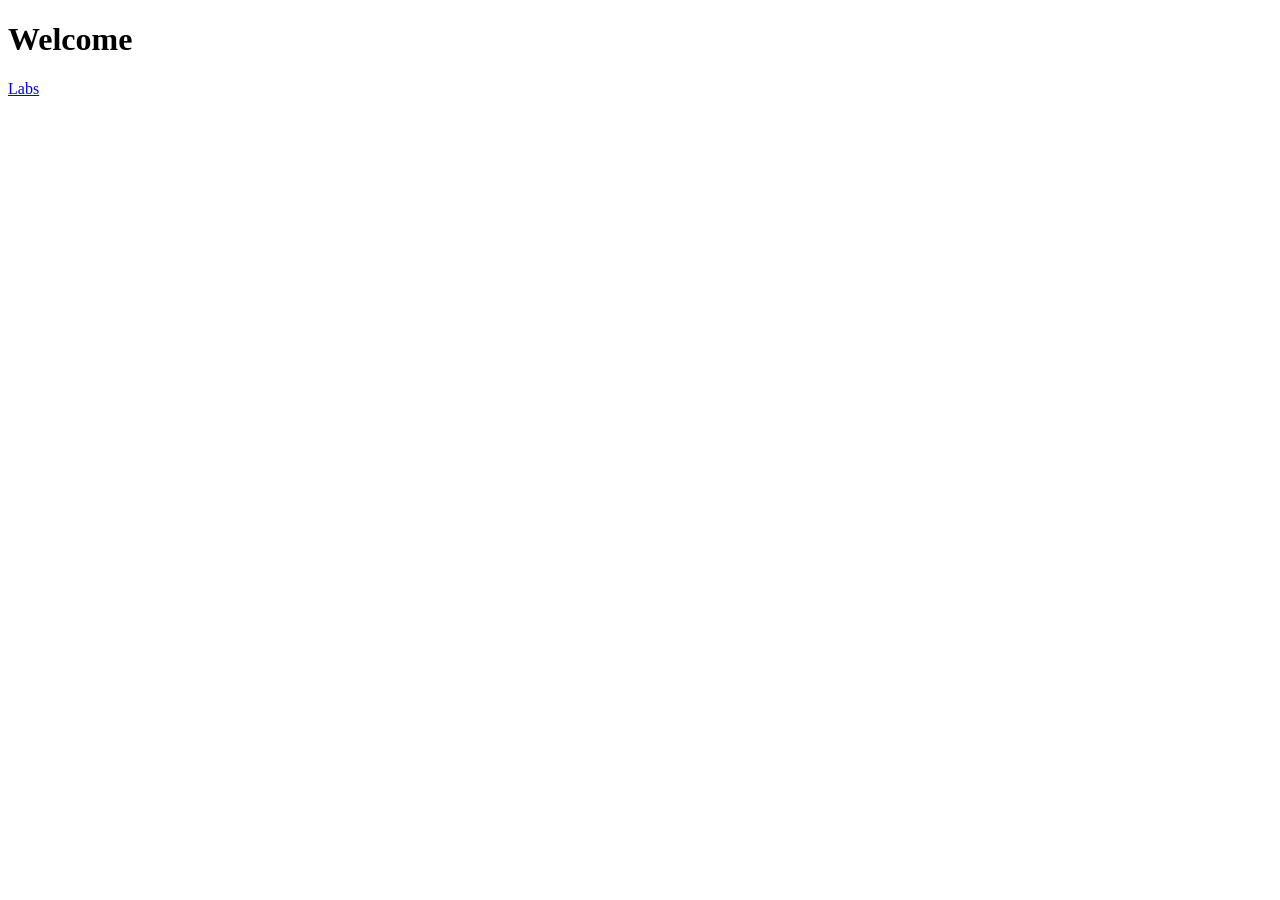
==== index.html @ 54072d65 "Add files via upload" ====
<!DOCTYPE html>
<html lang="en">
<head>
    <meta charset="UTF-8">
    <meta name="viewport" content="width=device-width, initial-scale=1.0">
    <title>Document</title>
</head>
<body>
    <h1>Welcome</h1>
    <a href="labs/labs.html">Labs</a>
</body>
</html>
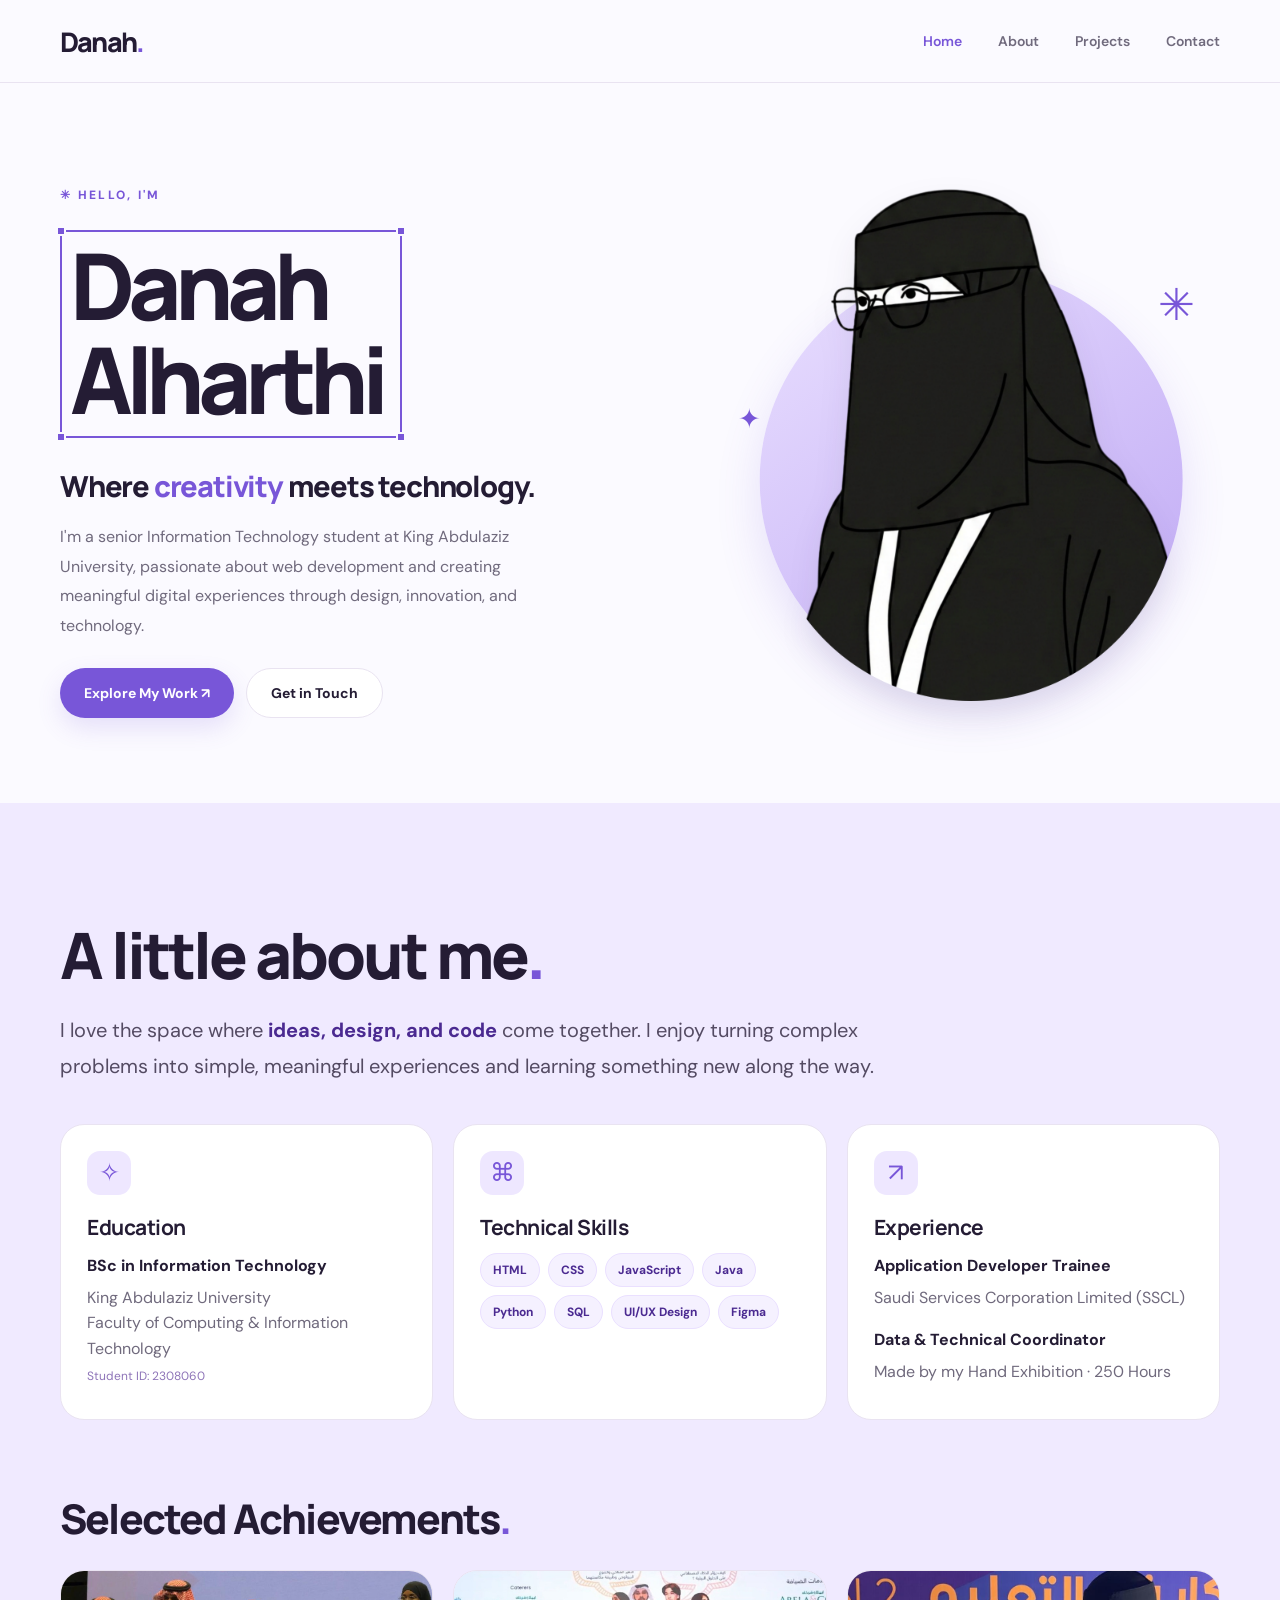
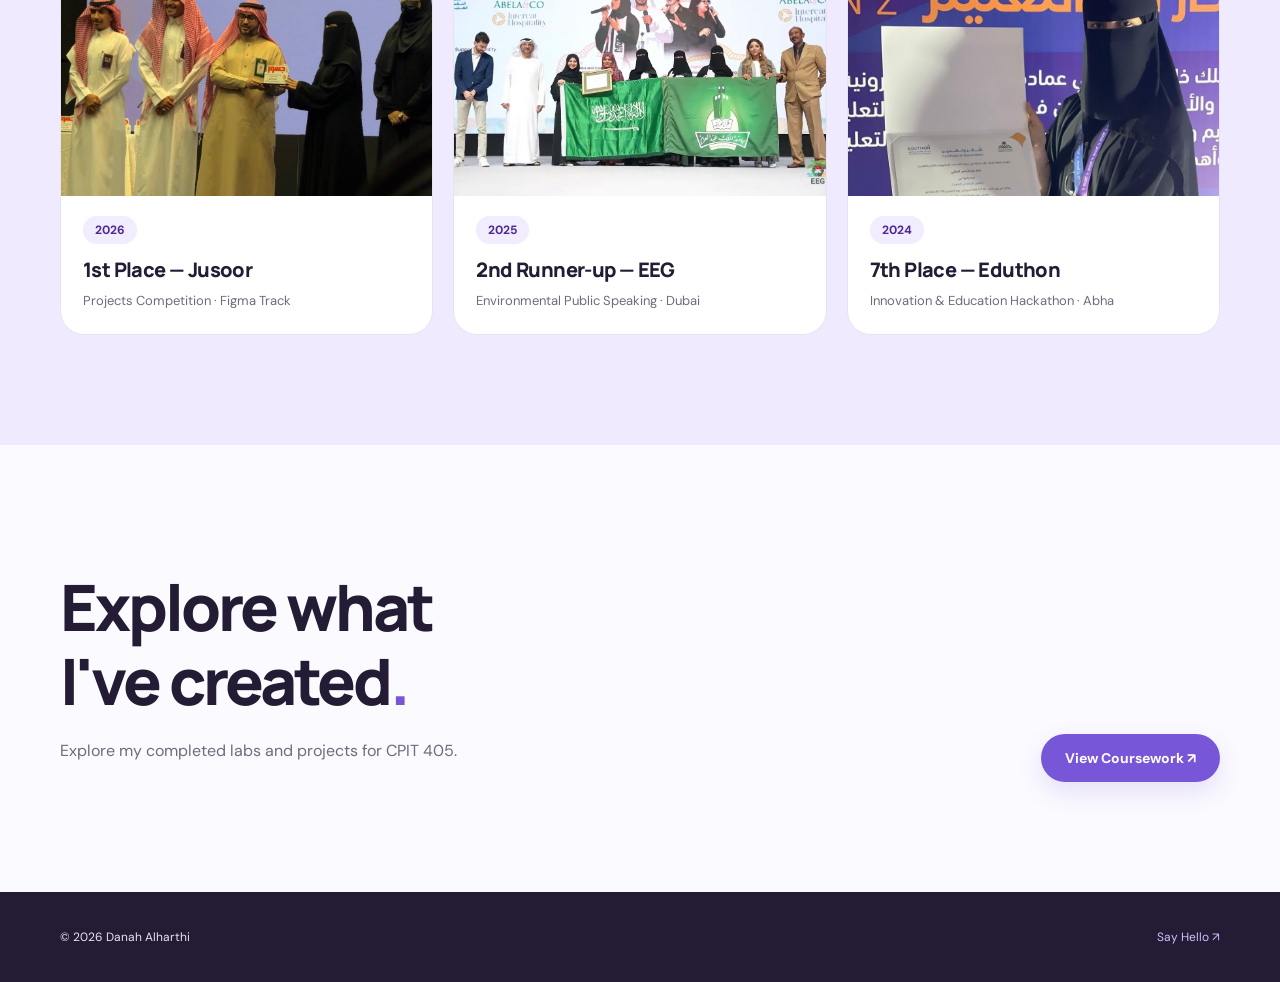
==== commit f6126c61: "Add files via upload" ====
--- a/index.html
+++ b/index.html
@@ -1,12 +1,245 @@
 <!DOCTYPE html>
 <html lang="en">
 <head>
-    <meta charset="UTF-8">
-    <meta name="viewport" content="width=device-width, initial-scale=1.0">
-    <title>Document</title>
+  <meta charset="UTF-8">
+  <meta name="viewport" content="width=device-width, initial-scale=1.0">
+  <meta name="description" content="Danah Alharthi - Senior Information Technology student passionate about web development, design, and innovation.">
+  <title>Danah Alharthi | Portfolio</title>
+  <link rel="stylesheet" href="style.css">
 </head>
+
 <body>
-    <h1>Welcome</h1>
-    <a href="labs/labs.html">Labs</a>
+
+  <!-- Header -->
+  <header class="site-header">
+    <nav class="nav container" aria-label="Main navigation">
+      <a class="brand" href="index.html">Danah<span>.</span></a>
+
+      <div class="nav-links">
+        <a href="index.html" class="active" aria-current="page">Home</a>
+        <a href="#about">About</a>
+        <a href="projects.html">Projects</a>
+        <a href="contact.html">Contact</a>
+      </div>
+    </nav>
+  </header>
+
+  <main>
+
+    <!-- Hero Section -->
+    <section class="hero container">
+      <div class="hero-copy">
+        <span class="eyebrow">✳ HELLO, I'M</span>
+
+        <div class="selection-frame">
+          <span class="handle top-left" aria-hidden="true"></span>
+          <span class="handle top-right" aria-hidden="true"></span>
+
+          <h1>Danah<br>Alharthi</h1>
+
+          <span class="handle bottom-left" aria-hidden="true"></span>
+          <span class="handle bottom-right" aria-hidden="true"></span>
+        </div>
+
+        <h2 class="hero-tagline">
+          Where <em>creativity</em> meets technology.
+        </h2>
+
+        <p class="hero-description">
+          I'm a senior Information Technology student at
+          King Abdulaziz University, passionate about web
+          development and creating meaningful digital
+          experiences through design, innovation, and technology.
+        </p>
+
+        <div class="hero-actions">
+          <a href="projects.html" class="button primary">
+            Explore My Work ↗
+          </a>
+          <a href="contact.html" class="button secondary">
+            Get in Touch
+          </a>
+        </div>
+      </div>
+
+      <div class="portrait-area">
+        <div class="portrait-backdrop" aria-hidden="true"></div>
+
+        <span class="portrait-star star-one" aria-hidden="true">✳</span>
+        <span class="portrait-star star-two" aria-hidden="true">✦</span>
+
+        <img
+          src="images/me.png"
+          alt="Illustrated avatar of Danah"
+          class="portrait"
+        >
+      </div>
+    </section>
+
+    <!-- About and CV -->
+    <section class="about-section" id="about">
+      <div class="container">
+
+        <div class="section-intro">
+          <h2>A little about me<span class="purple-dot">.</span></h2>
+        </div>
+
+        <p class="about-lead">
+          I love the space where
+          <strong>ideas, design, and code</strong>
+          come together. I enjoy turning complex problems
+          into simple, meaningful experiences and learning
+          something new along the way.
+        </p>
+
+        <div class="info-grid">
+
+          <!-- Education -->
+          <article class="info-card">
+            <div class="card-icon" aria-hidden="true">✧</div>
+            <h3>Education</h3>
+
+            <p class="card-emphasis">
+              BSc in Information Technology
+            </p>
+
+            <p>
+              King Abdulaziz University<br>
+              Faculty of Computing &amp; Information Technology
+            </p>
+
+            <p class="student-id">Student ID: 2308060</p>
+          </article>
+
+          <!-- Technical Skills -->
+          <article class="info-card">
+            <div class="card-icon" aria-hidden="true">⌘</div>
+            <h3>Technical Skills</h3>
+
+            <div class="skill-tags">
+              <span>HTML</span>
+              <span>CSS</span>
+              <span>JavaScript</span>
+              <span>Java</span>
+              <span>Python</span>
+              <span>SQL</span>
+              <span>UI/UX Design</span>
+              <span>Figma</span>
+            </div>
+          </article>
+
+          <!-- Experience -->
+          <article class="info-card">
+            <div class="card-icon" aria-hidden="true">↗</div>
+            <h3>Experience</h3>
+
+            <p class="card-emphasis">
+              Application Developer Trainee
+            </p>
+            <p>Saudi Services Corporation Limited (SSCL)</p>
+
+            <p class="card-emphasis spaced">
+              Data &amp; Technical Coordinator
+            </p>
+            <p>Made by my Hand Exhibition · 250 Hours</p>
+          </article>
+
+        </div>
+
+        <!-- Achievements -->
+        <section class="achievements-section" aria-labelledby="achievements-title">
+          <div class="achievements-header">
+            <h2 id="achievements-title">
+              Selected Achievements<span class="purple-dot">.</span>
+            </h2>
+          </div>
+
+          <div class="achievements-showcase">
+
+            <!-- Jusoor -->
+            <article class="achievement-card">
+              <div class="achievement-image">
+                <img
+                  src="images/jusoor.jpg"
+                  alt="Jusoor Projects Competition award ceremony"
+                  class="jusoor-image"
+                  loading="lazy"
+                >
+              </div>
+
+              <div class="achievement-content">
+                <span class="achievement-year">2026</span>
+                <h3>1st Place — Jusoor</h3>
+                <p>Projects Competition · Figma Track</p>
+              </div>
+            </article>
+
+            <!-- EEG -->
+            <article class="achievement-card">
+              <div class="achievement-image">
+                <img
+                  src="images/eeg.jpg"
+                  alt="EEG public speaking competition in Dubai"
+                  class="eeg-image"
+                  loading="lazy"
+                >
+              </div>
+
+              <div class="achievement-content">
+                <span class="achievement-year">2025</span>
+                <h3>2nd Runner-up — EEG</h3>
+                <p>Environmental Public Speaking · Dubai</p>
+              </div>
+            </article>
+
+            <!-- Eduthon -->
+            <article class="achievement-card">
+              <div class="achievement-image">
+                <img
+                  src="images/eduthon.jpg"
+                  alt="Eduthon competition achievement"
+                  class="eduthon-image"
+                  loading="lazy"
+                >
+              </div>
+
+              <div class="achievement-content">
+                <span class="achievement-year">2024</span>
+                <h3>7th Place — Eduthon</h3>
+                <p>Innovation &amp; Education Hackathon · Abha</p>
+              </div>
+            </article>
+
+          </div>
+        </section>
+
+      </div>
+    </section>
+
+    <!-- Coursework Preview -->
+    <section class="work-teaser container">
+      <div>
+        <h2>
+          Explore what<br>
+          I've created<span class="purple-dot">.</span>
+        </h2>
+        <p>Explore my completed labs and projects for CPIT 405.</p>
+      </div>
+
+      <a href="projects.html" class="button primary">
+        View Coursework ↗
+      </a>
+    </section>
+
+  </main>
+
+  <!-- Footer -->
+  <footer class="site-footer">
+    <div class="container footer-inner">
+      <span>© 2026 Danah Alharthi</span>
+      <a href="contact.html">Say Hello ↗</a>
+    </div>
+  </footer>
+
 </body>
-</html>+</html>
--- a/style.css
+++ b/style.css
@@ -0,0 +1,910 @@
+@import url('https://fonts.googleapis.com/css2?family=DM+Sans:wght@400;500;600;700&family=Manrope:wght@400;500;600;700;800&display=swap');
+
+/* ===== General ===== */
+
+:root {
+  --bg: #FBFAFF;
+  --white: #FFFFFF;
+  --ink: #241C34;
+  --muted: #706A7D;
+  --purple: #7856D8;
+  --deep: #4B2A91;
+  --lavender: #EEE7FF;
+  --line: #E9E3F1;
+}
+
+* {
+  box-sizing: border-box;
+}
+
+html {
+  scroll-behavior: smooth;
+}
+
+body {
+  margin: 0;
+  background: var(--bg);
+  color: var(--ink);
+  font-family: 'DM Sans', Arial, sans-serif;
+}
+
+a {
+  color: inherit;
+  text-decoration: none;
+}
+
+.container {
+  width: min(1160px, calc(100% - 64px));
+  margin: auto;
+}
+
+.purple-dot,
+.brand span {
+  color: var(--purple);
+}
+
+/* ===== Navigation ===== */
+
+.site-header {
+  background: var(--bg);
+  border-bottom: 1px solid var(--line);
+}
+
+.nav {
+  min-height: 82px;
+  display: flex;
+  align-items: center;
+  justify-content: space-between;
+  gap: 24px;
+}
+
+.brand {
+  font: 800 27px 'Manrope', sans-serif;
+  letter-spacing: -1.8px;
+}
+
+.nav-links {
+  display: flex;
+  gap: 36px;
+}
+
+.nav-links a {
+  font-size: 14px;
+  font-weight: 600;
+  color: var(--muted);
+  transition: color 0.2s;
+}
+
+.nav-links a:hover,
+.nav-links a.active {
+  color: var(--purple);
+}
+
+/* ===== Shared Elements ===== */
+
+.eyebrow {
+  color: var(--purple);
+  font-size: 12px;
+  font-weight: 800;
+  letter-spacing: 2.3px;
+}
+
+.button {
+  display: inline-flex;
+  align-items: center;
+  justify-content: center;
+  gap: 20px;
+  padding: 15px 24px;
+  border-radius: 999px;
+  font-size: 14px;
+  font-weight: 700;
+  transition: transform 0.2s, background 0.2s;
+}
+
+.button:hover {
+  transform: translateY(-3px);
+}
+
+.button.primary {
+  background: var(--purple);
+  color: var(--white);
+  box-shadow: 0 10px 24px rgba(120, 86, 216, 0.16);
+}
+
+.button.primary:hover {
+  background: var(--deep);
+}
+
+.button.secondary {
+  background: var(--white);
+  border: 1px solid var(--line);
+}
+
+.button.secondary:hover {
+  background: var(--lavender);
+}
+
+/* ===== Home: Hero ===== */
+
+.hero {
+  min-height: 680px;
+  display: grid;
+  grid-template-columns: 1.1fr 0.9fr;
+  align-items: center;
+  gap: 55px;
+  padding: 100px 0 85px;
+}
+
+.selection-frame {
+  position: relative;
+  display: table;
+  max-width: 100%;
+  margin: 26px 0 28px;
+  padding: 6px 18px 10px 8px;
+  border: 2px solid var(--purple);
+}
+
+.selection-frame h1 {
+  font: 800 clamp(64px, 7.2vw, 108px) 'Manrope', sans-serif;
+  letter-spacing: -7px;
+  line-height: 1.02;
+  margin: 0;
+}
+
+.handle {
+  position: absolute;
+  width: 10px;
+  height: 10px;
+  background: var(--purple);
+  border: 2px solid var(--bg);
+}
+
+.top-left {
+  top: -6px;
+  left: -6px;
+}
+
+.top-right {
+  top: -6px;
+  right: -6px;
+}
+
+.bottom-left {
+  bottom: -6px;
+  left: -6px;
+}
+
+.bottom-right {
+  bottom: -6px;
+  right: -6px;
+}
+
+.hero-tagline {
+  font: 800 clamp(21px, 2.4vw, 29px) 'Manrope', sans-serif;
+  letter-spacing: -1.2px;
+  margin: 0 0 16px;
+}
+
+.hero-tagline em {
+  color: var(--purple);
+  font-style: normal;
+}
+
+.hero-description {
+  max-width: 520px;
+  margin: 0 0 28px;
+  color: var(--muted);
+  font-size: 16px;
+  line-height: 1.85;
+}
+
+.hero-actions {
+  display: flex;
+  flex-wrap: wrap;
+  gap: 12px;
+}
+
+/* ===== Home: Portrait ===== */
+
+.portrait-area {
+  position: relative;
+  display: flex;
+  align-items: flex-end;
+  justify-content: center;
+  isolation: isolate;
+  height: 500px;
+}
+
+.portrait-backdrop {
+  position: absolute;
+  bottom: 9px;
+  left: 50%;
+  width: 85%;
+  aspect-ratio: 1;
+  transform: translateX(-50%);
+  background: linear-gradient(145deg, #E9DFFF, #BEA7F4);
+  border-radius: 50%;
+  box-shadow: 0 20px 45px rgba(120, 86, 216, 0.16);
+  z-index: -1;
+}
+
+.portrait {
+  position: relative;
+  width: 88%;
+  height: 108%;
+  object-fit: contain;
+  object-position: bottom center;
+  filter: drop-shadow(0 14px 15px rgba(36, 28, 52, 0.08));
+}
+
+.portrait-star {
+  position: absolute;
+  color: var(--purple);
+  z-index: 2;
+}
+
+.star-one {
+  top: 15%;
+  right: 5%;
+  font-size: 44px;
+}
+
+.star-two {
+  top: 40%;
+  left: 3%;
+  font-size: 27px;
+}
+
+/* ===== Home: About & CV ===== */
+
+.about-section {
+  background: #F0EAFF;
+  padding: 100px 0 110px;
+}
+
+.section-intro h2,
+.work-teaser h2 {
+  font: 800 clamp(38px, 5vw, 64px) 'Manrope', sans-serif;
+  letter-spacing: -3px;
+  line-height: 1.15;
+  margin: 15px 0 20px;
+}
+
+.about-lead {
+  max-width: 830px;
+  margin: 0 0 40px;
+  color: #544B63;
+  font-size: 20px;
+  line-height: 1.8;
+}
+
+.about-lead strong {
+  color: var(--deep);
+}
+
+.info-grid,
+.achievements-showcase {
+  display: grid;
+  grid-template-columns: repeat(3, minmax(0, 1fr));
+  gap: 20px;
+}
+
+.info-card,
+.achievement-card {
+  min-width: 0;
+  background: var(--white);
+  border: 1px solid var(--line);
+  border-radius: 24px;
+  transition: transform 0.25s, box-shadow 0.25s;
+}
+
+.info-card {
+  padding: 26px;
+}
+
+.info-card:hover,
+.achievement-card:hover {
+  transform: translateY(-5px);
+  box-shadow: 0 15px 35px rgba(75, 42, 145, 0.1);
+}
+
+.card-icon {
+  display: grid;
+  place-items: center;
+  width: 44px;
+  height: 44px;
+  background: var(--lavender);
+  border-radius: 13px;
+  color: var(--purple);
+  font-size: 25px;
+}
+
+.info-card h3 {
+  font: 700 21px 'Manrope', sans-serif;
+  letter-spacing: -0.5px;
+  margin: 18px 0 12px;
+}
+
+.info-card p {
+  margin: 6px 0;
+  color: var(--muted);
+  line-height: 1.6;
+}
+
+.info-card .card-emphasis {
+  color: var(--ink);
+  font-weight: 700;
+}
+
+.info-card .spaced {
+  margin-top: 17px;
+}
+
+.info-card .student-id {
+  color: #8E74B8;
+  font-size: 12px;
+}
+
+.skill-tags {
+  display: flex;
+  flex-wrap: wrap;
+  gap: 8px;
+}
+
+.skill-tags span {
+  padding: 8px 12px;
+  background: #F5F1FF;
+  border: 1px solid #EAE0FF;
+  border-radius: 999px;
+  color: var(--deep);
+  font-size: 12px;
+  font-weight: 700;
+}
+
+/* ===== Home: Achievements ===== */
+
+.achievements-section {
+  margin-top: 70px;
+}
+
+.achievements-header {
+  margin-bottom: 24px;
+}
+
+.achievements-header h2 {
+  font: 800 clamp(28px, 3.2vw, 42px) 'Manrope', sans-serif;
+  letter-spacing: -1.8px;
+  margin: 0;
+}
+
+.achievement-card {
+  overflow: hidden;
+}
+
+.achievement-image {
+  height: 225px;
+  overflow: hidden;
+  background: var(--lavender);
+}
+
+.achievement-image img {
+  display: block;
+  width: 100%;
+  height: 100%;
+  object-fit: cover;
+  transition: transform 0.35s;
+}
+
+.achievement-card:hover img {
+  transform: scale(1.035);
+}
+
+.jusoor-image {
+  object-position: center 40%;
+}
+
+.eeg-image {
+  object-position: center 48%;
+}
+
+.eduthon-image {
+  object-position: center 30%;
+}
+
+.achievement-content {
+  padding: 20px 22px 24px;
+}
+
+.achievement-year {
+  display: inline-block;
+  margin-bottom: 13px;
+  padding: 6px 12px;
+  background: #F2ECFF;
+  border-radius: 999px;
+  color: var(--deep);
+  font-size: 12px;
+  font-weight: 700;
+}
+
+.achievement-content h3 {
+  font: 800 20px 'Manrope', sans-serif;
+  letter-spacing: -0.6px;
+  line-height: 1.3;
+  margin: 0 0 8px;
+}
+
+.achievement-content p {
+  margin: 0;
+  color: var(--muted);
+  font-size: 13px;
+  line-height: 1.5;
+}
+
+/* ===== Home: Coursework Preview ===== */
+
+.work-teaser {
+  display: flex;
+  align-items: flex-end;
+  justify-content: space-between;
+  gap: 30px;
+  padding: 110px 0;
+}
+
+.work-teaser p {
+  color: var(--muted);
+  line-height: 1.8;
+}
+
+/* ===== Projects Page: Labs ===== */
+
+.projects-intro {
+  padding: 70px 0 8px;
+}
+
+.projects-intro h1 {
+  font: 800 clamp(48px, 6vw, 76px) 'Manrope', sans-serif;
+  letter-spacing: -4px;
+  line-height: 1.15;
+  margin: 0 0 20px;
+}
+
+.projects-intro p {
+  max-width: 650px;
+  margin: 0;
+  color: var(--muted);
+  font-size: 17px;
+  line-height: 1.8;
+}
+
+.labs-section {
+  padding: 12px 0 90px;
+}
+
+.labs-list {
+  display: flex;
+  flex-direction: column;
+  gap: 14px;
+}
+
+.lab-item {
+  display: flex;
+  align-items: center;
+  gap: 22px;
+  padding: 19px 25px;
+  background: var(--white);
+  border: 1px solid var(--line);
+  border-radius: 18px;
+  transition: transform 0.25s, box-shadow 0.25s;
+}
+
+.lab-item:hover {
+  transform: translateY(-3px);
+  border-color: #C8B4F6;
+  box-shadow: 0 12px 30px rgba(75, 42, 145, 0.07);
+}
+
+.lab-number {
+  display: grid;
+  place-items: center;
+  flex-shrink: 0;
+  width: 55px;
+  height: 55px;
+  background: var(--lavender);
+  border-radius: 14px;
+  color: var(--purple);
+  font: 800 19px 'Manrope', sans-serif;
+}
+
+.lab-info {
+  flex: 1;
+  min-width: 0;
+}
+
+.lab-info h3 {
+  font: 800 17px 'Manrope', sans-serif;
+  margin: 0 0 5px;
+}
+
+.lab-info p {
+  margin: 0;
+  color: var(--muted);
+  font-size: 13px;
+}
+
+.lab-arrow {
+  color: var(--purple);
+  font-size: 24px;
+  transition: transform 0.25s;
+}
+
+.lab-item:hover .lab-arrow {
+  transform: translate(3px, -3px);
+}
+
+/* ===== Contact Page ===== */
+
+.contact-section {
+  min-height: calc(100vh - 172px);
+  padding: 110px 0;
+}
+
+.contact-layout {
+  display: grid;
+  grid-template-columns: 0.95fr 1.05fr;
+  align-items: center;
+  gap: 100px;
+}
+
+.contact-intro {
+  position: relative;
+  min-width: 0;
+}
+
+.contact-intro h1 {
+  font: 800 clamp(65px, 7vw, 100px) 'Manrope', sans-serif;
+  letter-spacing: -6px;
+  line-height: 1.08;
+  margin: 26px 0;
+}
+
+.contact-highlight {
+  color: var(--purple);
+}
+
+.contact-description {
+  max-width: 440px;
+  color: var(--muted);
+  font-size: 16px;
+  line-height: 1.85;
+}
+
+.contact-details {
+  margin-top: 55px;
+}
+
+.contact-details h2 {
+  font: 700 18px 'Manrope', sans-serif;
+  margin-bottom: 15px;
+}
+
+.contact-email,
+.contact-social {
+  color: var(--purple);
+  font-size: 16px;
+  font-weight: 700;
+  overflow-wrap: anywhere;
+}
+
+.contact-email:hover,
+.contact-social:hover {
+  color: var(--deep);
+}
+
+.contact-social {
+  display: block;
+  width: fit-content;
+  margin-top: 14px;
+}
+
+.contact-form-card {
+  min-width: 0;
+  padding: 45px;
+  background: var(--white);
+  border: 1px solid var(--line);
+  border-radius: 30px;
+  box-shadow: 0 20px 60px rgba(75, 42, 145, 0.06);
+}
+
+.form-heading {
+  margin-bottom: 35px;
+}
+
+.form-heading h2 {
+  font: 800 30px 'Manrope', sans-serif;
+  letter-spacing: -1.2px;
+  margin: 0 0 10px;
+}
+
+.form-heading p {
+  margin: 0;
+  color: var(--muted);
+  font-size: 14px;
+}
+
+.contact-form,
+.form-group {
+  display: flex;
+  flex-direction: column;
+}
+
+.contact-form {
+  gap: 23px;
+}
+
+.form-group {
+  gap: 10px;
+}
+
+.form-group label {
+  font-size: 13px;
+  font-weight: 700;
+}
+
+.form-group input,
+.form-group textarea {
+  width: 100%;
+  padding: 16px 18px;
+  background: var(--bg);
+  border: 1px solid var(--line);
+  border-radius: 13px;
+  color: var(--ink);
+  font: 14px 'DM Sans', sans-serif;
+  outline: none;
+  transition: border-color 0.2s, box-shadow 0.2s;
+}
+
+.form-group textarea {
+  min-height: 150px;
+  resize: vertical;
+}
+
+.form-group input::placeholder,
+.form-group textarea::placeholder {
+  color: #A19BAF;
+}
+
+.form-group input:focus,
+.form-group textarea:focus {
+  border-color: var(--purple);
+  box-shadow: 0 0 0 3px rgba(120, 86, 216, 0.1);
+}
+
+.submit-button {
+  width: 100%;
+  margin-top: 5px;
+  border: none;
+  cursor: pointer;
+  font-family: 'DM Sans', sans-serif;
+}
+
+.botcheck {
+  display: none;
+}
+
+/* ===== Footer ===== */
+
+.site-footer {
+  background: var(--ink);
+  color: #EAE2F4;
+}
+
+.footer-inner {
+  min-height: 90px;
+  display: flex;
+  align-items: center;
+  justify-content: space-between;
+  gap: 16px;
+  font-size: 12px;
+}
+
+.footer-inner a {
+  color: #D3BFFF;
+}
+
+.footer-inner a:hover {
+  text-decoration: underline;
+}
+
+/* ===== Responsive ===== */
+
+@media (max-width: 1000px) {
+  .info-grid,
+  .achievements-showcase {
+    grid-template-columns: repeat(2, minmax(0, 1fr));
+  }
+
+  .achievement-image {
+    height: 240px;
+  }
+
+  .contact-layout {
+    gap: 50px;
+  }
+}
+
+@media (max-width: 900px) {
+  .contact-section {
+    padding: 80px 0;
+  }
+
+  .contact-layout {
+    grid-template-columns: 1fr;
+    gap: 55px;
+  }
+
+  .contact-details {
+    margin-top: 30px;
+  }
+}
+
+@media (max-width: 850px) {
+  .hero {
+    grid-template-columns: 1fr;
+    gap: 20px;
+    padding-top: 70px;
+  }
+
+  .portrait-area {
+    width: min(460px, 100%);
+    margin: 25px auto 0;
+  }
+
+  .selection-frame h1 {
+    font-size: clamp(62px, 11vw, 95px);
+  }
+
+  .work-teaser {
+    align-items: flex-start;
+    flex-direction: column;
+  }
+
+  .footer-inner {
+    flex-wrap: wrap;
+    padding: 24px 0;
+  }
+}
+
+@media (max-width: 650px) {
+  .info-grid,
+  .achievements-showcase {
+    grid-template-columns: 1fr;
+  }
+
+  .achievements-section {
+    margin-top: 55px;
+  }
+
+  .achievement-image {
+    height: 260px;
+  }
+}
+
+@media (max-width: 600px) {
+  .projects-intro {
+    padding: 55px 0 8px;
+  }
+
+  .projects-intro h1 {
+    font-size: clamp(38px, 9vw, 56px);
+    letter-spacing: -2px;
+  }
+
+  .labs-section {
+    padding: 12px 0 70px;
+  }
+
+  .lab-item {
+    gap: 15px;
+    padding: 16px;
+  }
+
+  .lab-number {
+    width: 48px;
+    height: 48px;
+    font-size: 16px;
+  }
+}
+
+@media (max-width: 560px) {
+  .container {
+    width: calc(100% - 36px);
+  }
+
+  .nav {
+    min-height: 72px;
+    flex-wrap: wrap;
+    padding: 15px 0;
+  }
+
+  .nav-links {
+    gap: 15px;
+    flex-wrap: wrap;
+  }
+
+  .nav-links a {
+    font-size: 12px;
+  }
+
+  .brand {
+    font-size: 23px;
+  }
+
+  .hero {
+    padding: 60px 0 65px;
+  }
+
+  .selection-frame h1 {
+    font-size: clamp(42px, 11vw, 70px);
+    letter-spacing: -4px;
+  }
+
+  .portrait-area {
+    height: 360px;
+  }
+
+  .about-section {
+    padding: 70px 0;
+  }
+
+  .about-lead {
+    font-size: 17px;
+  }
+
+  .info-card {
+    padding: 25px;
+  }
+
+  .work-teaser {
+    padding: 75px 0;
+  }
+
+  .contact-section {
+    padding: 60px 0;
+  }
+
+  .contact-intro h1 {
+    font-size: 60px;
+    letter-spacing: -4px;
+  }
+
+  .contact-form-card {
+    padding: 27px 22px;
+    border-radius: 24px;
+  }
+
+  .form-heading h2 {
+    font-size: 25px;
+  }
+
+  .footer-inner {
+    display: grid;
+    gap: 12px;
+  }
+}
+
+/* ===== Accessibility ===== */
+
+@media (prefers-reduced-motion: reduce) {
+  html {
+    scroll-behavior: auto;
+  }
+
+  .button,
+  .info-card,
+  .achievement-card,
+  .achievement-image img,
+  .lab-item,
+  .lab-arrow {
+    transition: none;
+  }
+}
